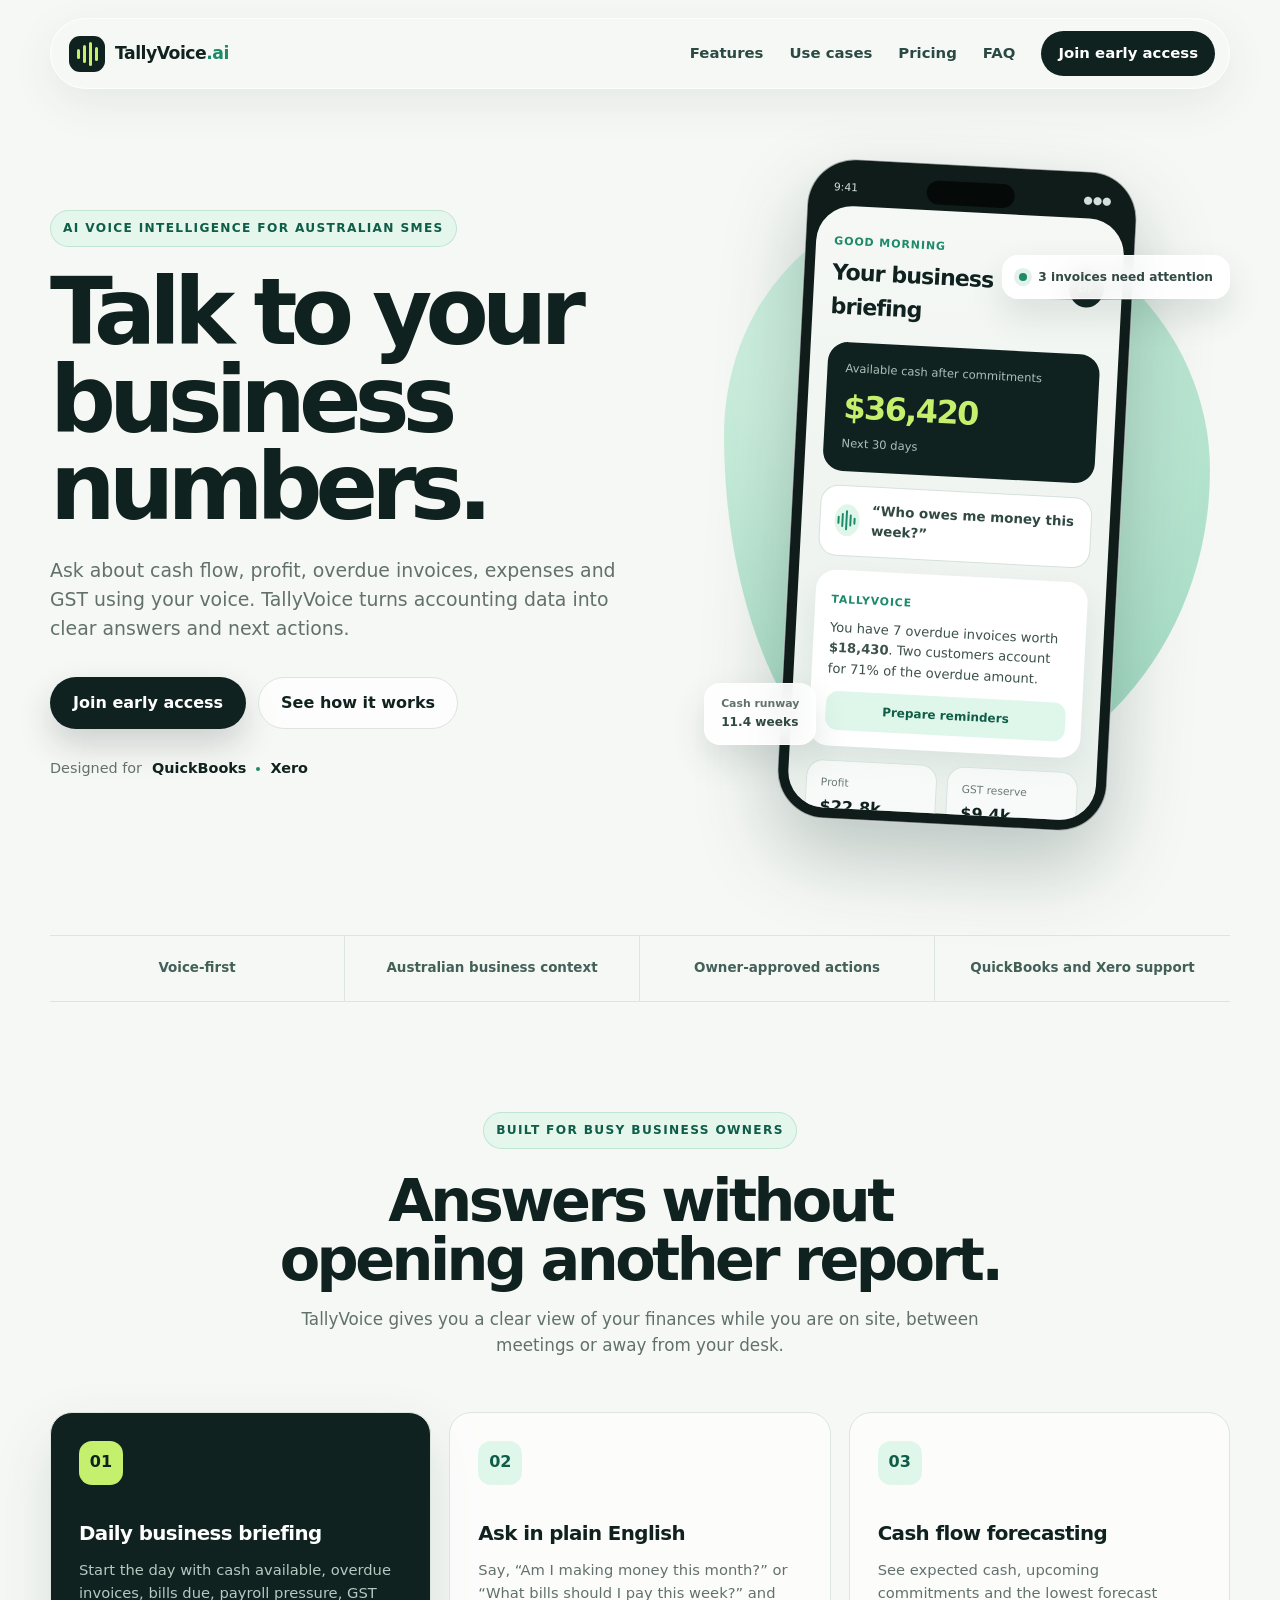
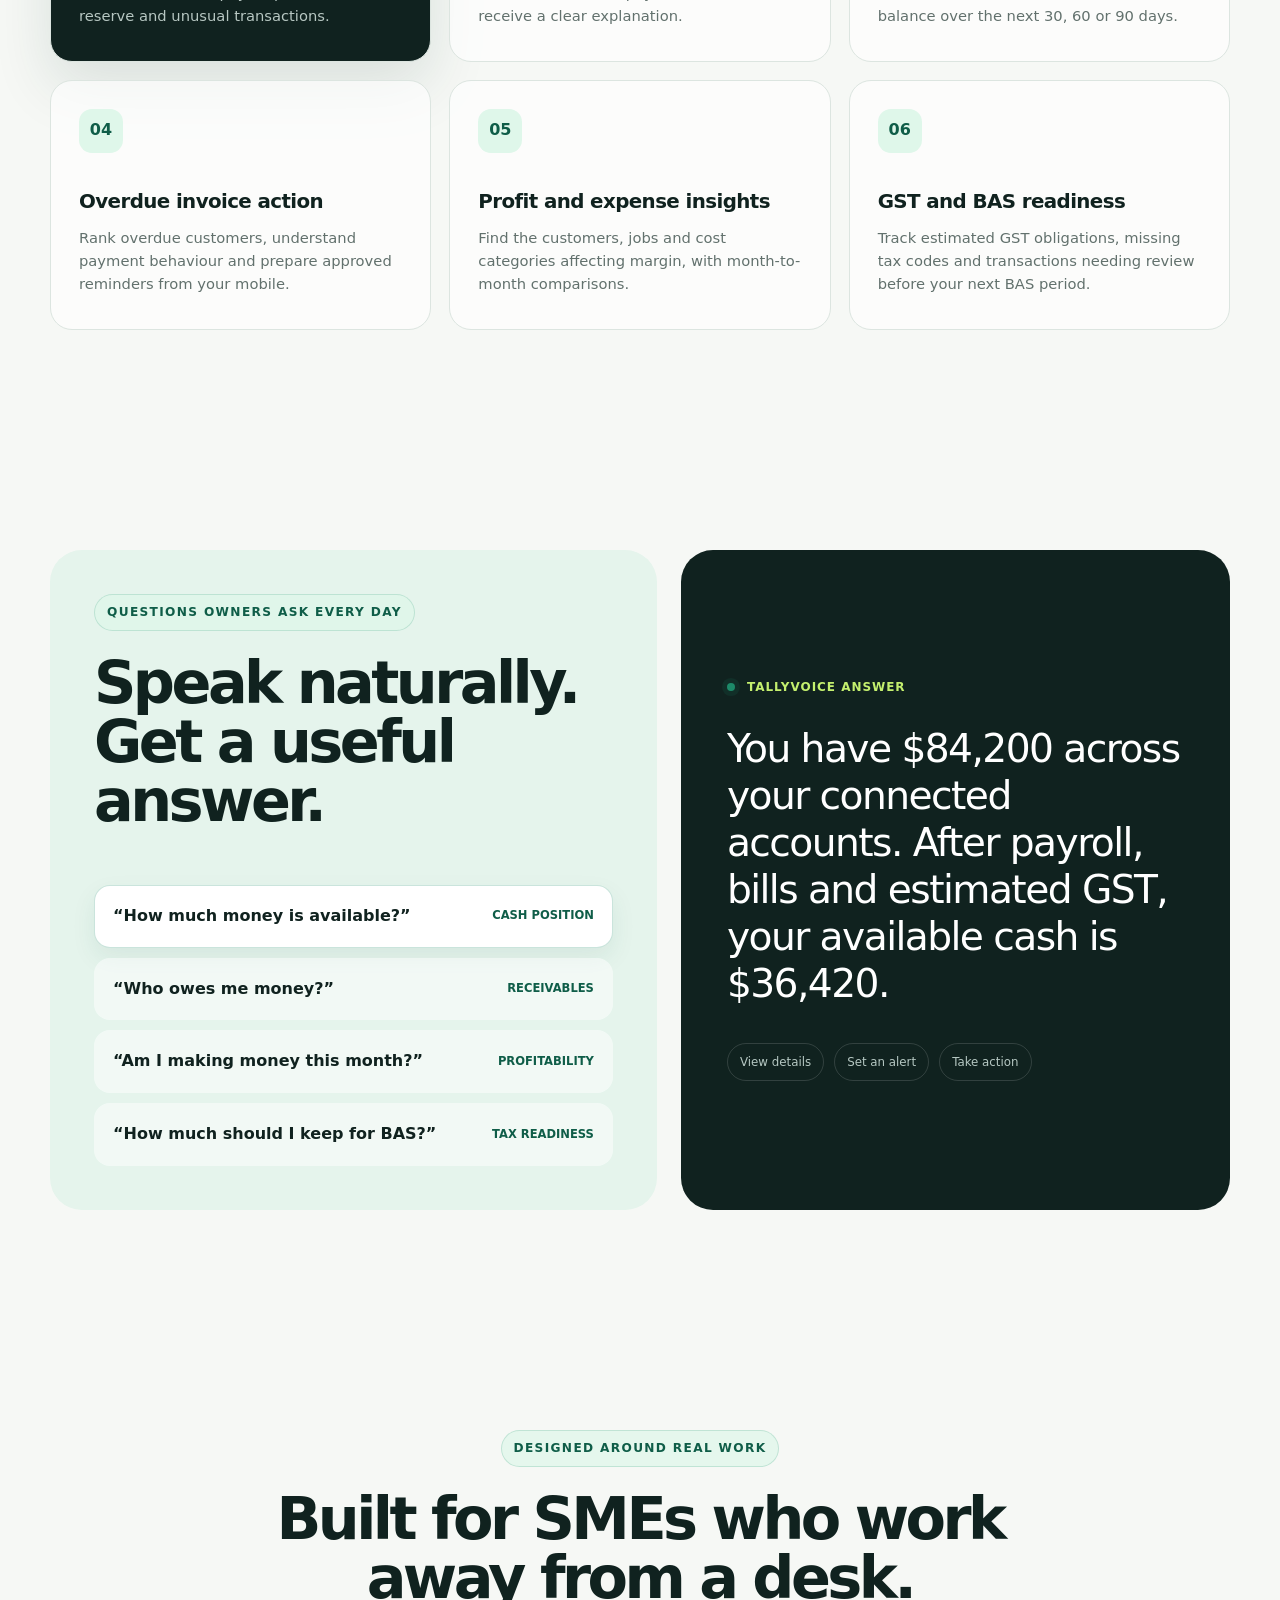
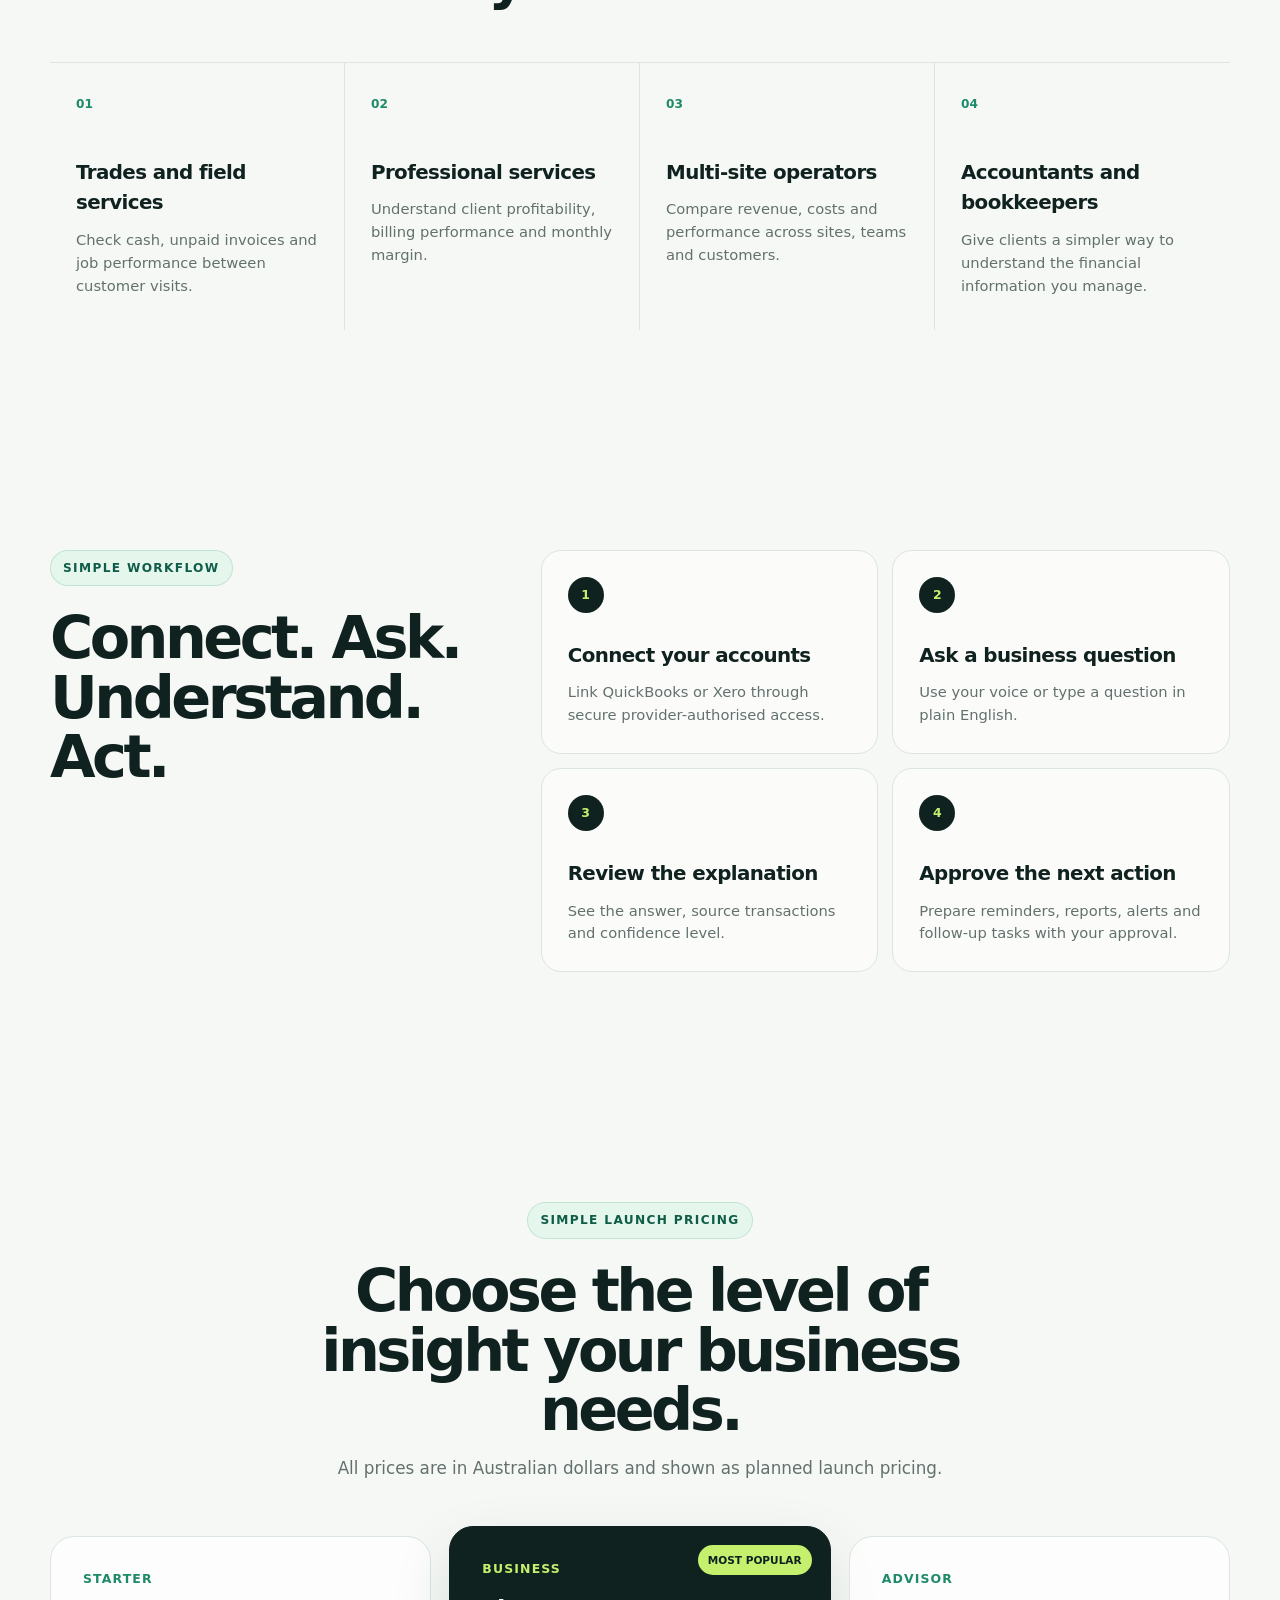
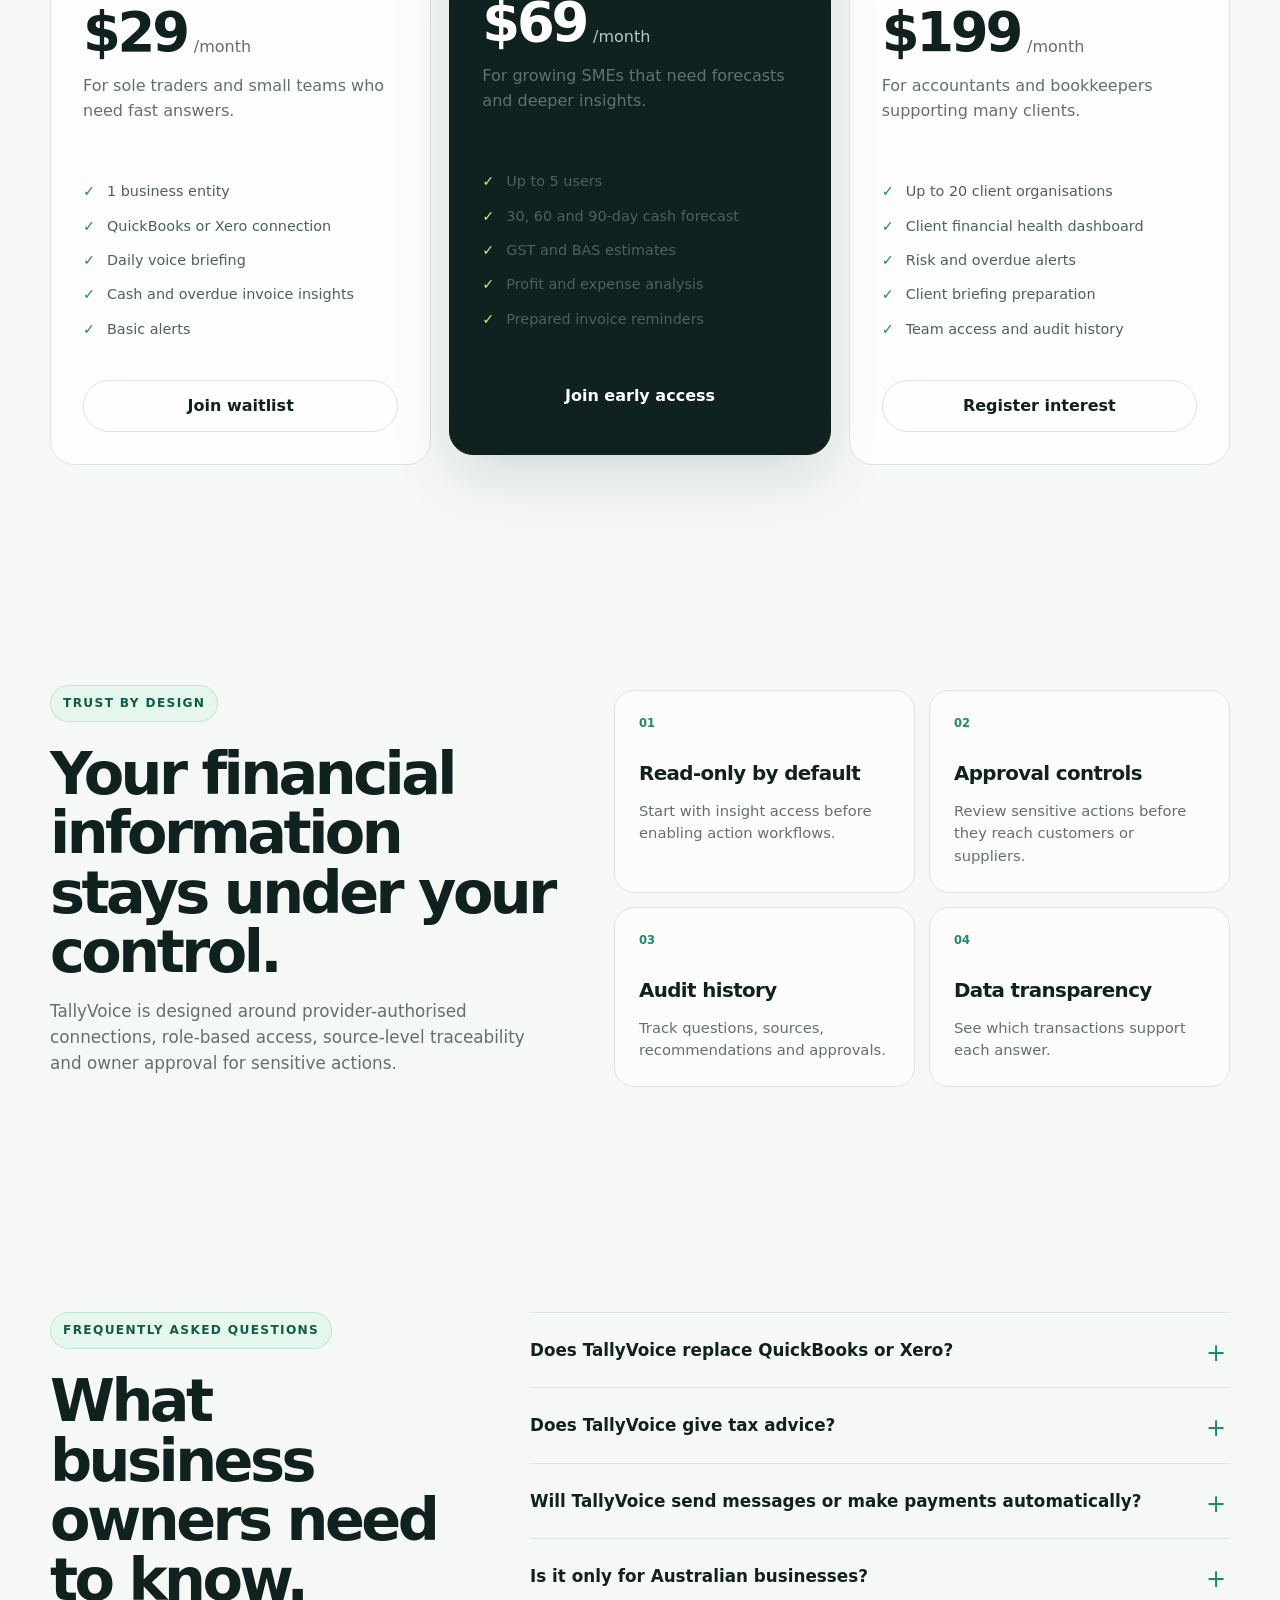
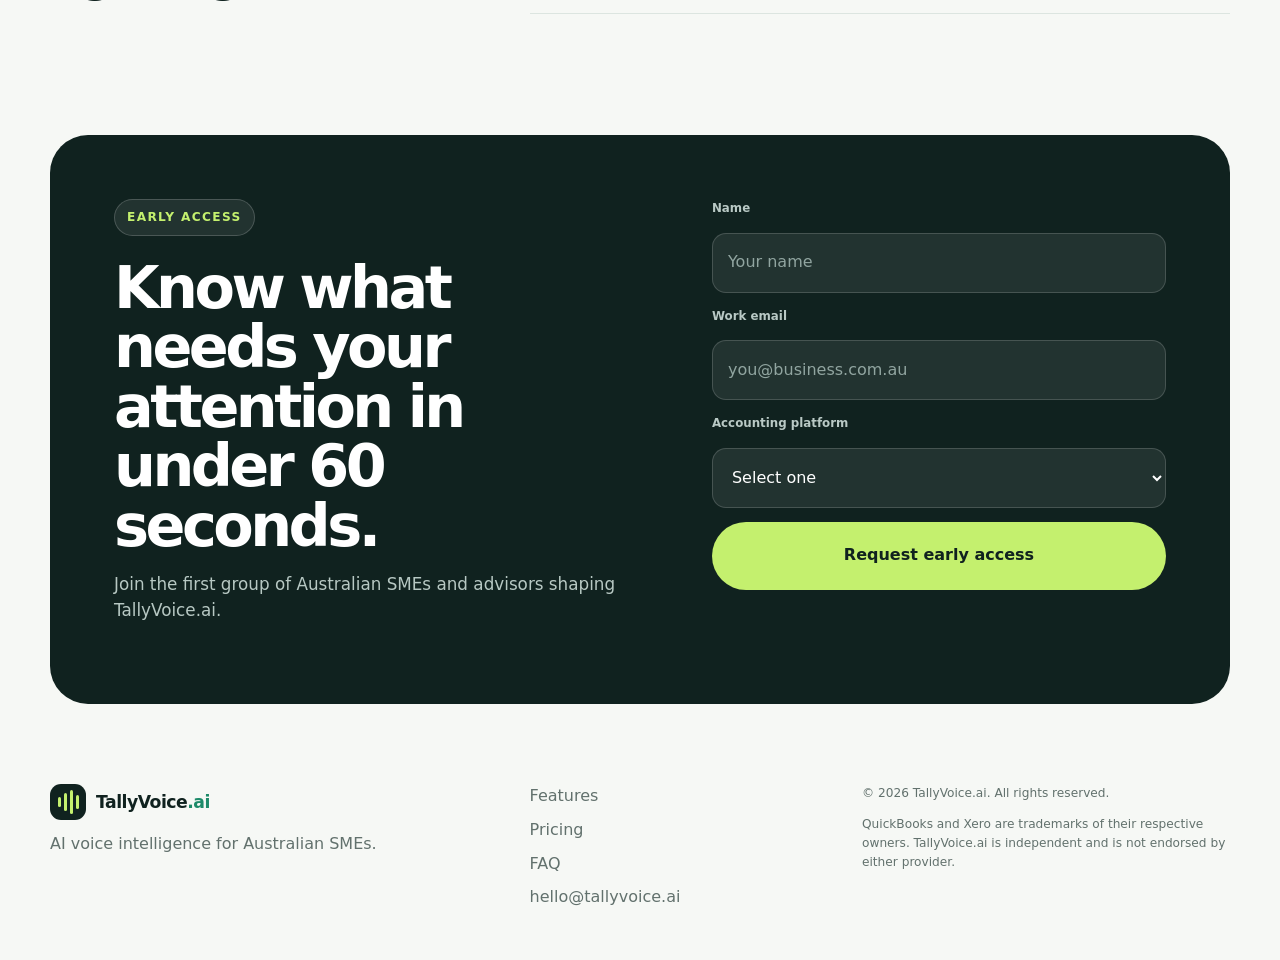
==== index.html @ c09bcda7 "Initial import: current live tallyvoice.ai site" ====
<!DOCTYPE html>
<html lang="en-AU">
<head>
  <meta charset="UTF-8" />
  <meta name="viewport" content="width=device-width, initial-scale=1.0" />
  <meta name="description" content="TallyVoice.ai is a mobile AI voice assistant for Australian SMEs, helping business owners understand cash flow, profit, overdue invoices, expenses and GST using QuickBooks or Xero data." />
  <title>TallyVoice.ai | Talk to your business numbers</title>
  <link rel="icon" type="image/svg+xml" href="favicon.svg" />
  <link rel="stylesheet" href="styles.css" />
</head>
<body>
  <div class="page-shell">
    <header class="site-header">
      <a class="brand" href="#top" aria-label="TallyVoice.ai home">
        <span class="brand-mark" aria-hidden="true">
          <span></span><span></span><span></span><span></span>
        </span>
        <span class="brand-name">TallyVoice<span>.ai</span></span>
      </a>

      <button class="menu-toggle" type="button" aria-label="Open navigation" aria-expanded="false">
        <span></span><span></span><span></span>
      </button>

      <nav class="site-nav" aria-label="Primary navigation">
        <a href="#features">Features</a>
        <a href="#use-cases">Use cases</a>
        <a href="#pricing">Pricing</a>
        <a href="#faq">FAQ</a>
        <a class="nav-cta" href="#early-access">Join early access</a>
      </nav>
    </header>

    <main id="top">
      <section class="hero section-pad">
        <div class="hero-copy">
          <div class="eyebrow">AI voice intelligence for Australian SMEs</div>
          <h1>Talk to your business numbers.</h1>
          <p class="hero-lead">Ask about cash flow, profit, overdue invoices, expenses and GST using your voice. TallyVoice turns accounting data into clear answers and next actions.</p>
          <div class="hero-actions">
            <a class="button button-primary" href="#early-access">Join early access</a>
            <a class="button button-secondary" href="#voice-demo">See how it works</a>
          </div>
          <div class="integration-row" aria-label="Supported accounting platforms">
            <span>Designed for</span>
            <strong>QuickBooks</strong>
            <span class="dot"></span>
            <strong>Xero</strong>
          </div>
        </div>

        <div class="hero-visual" id="voice-demo">
          <div class="phone-frame">
            <div class="phone-topbar">
              <span>9:41</span>
              <span class="phone-pill"></span>
              <span>●●●</span>
            </div>
            <div class="app-screen">
              <div class="app-header">
                <div>
                  <span class="app-kicker">Good morning</span>
                  <h2>Your business briefing</h2>
                </div>
                <div class="avatar">DF</div>
              </div>

              <div class="balance-card">
                <span>Available cash after commitments</span>
                <strong>$36,420</strong>
                <small>Next 30 days</small>
              </div>

              <div class="voice-query">
                <div class="voice-icon" aria-hidden="true">
                  <span></span><span></span><span></span><span></span><span></span>
                </div>
                <p>“Who owes me money this week?”</p>
              </div>

              <div class="answer-card">
                <span class="answer-label">TallyVoice</span>
                <p>You have 7 overdue invoices worth <strong>$18,430</strong>. Two customers account for 71% of the overdue amount.</p>
                <button type="button">Prepare reminders</button>
              </div>

              <div class="mini-grid">
                <div><span>Profit</span><strong>$22.8k</strong><small>+8.2%</small></div>
                <div><span>GST reserve</span><strong>$9.4k</strong><small>Estimate</small></div>
              </div>
            </div>
          </div>
          <div class="floating-card floating-card-one">
            <span class="status-dot"></span>
            3 invoices need attention
          </div>
          <div class="floating-card floating-card-two">
            <span>Cash runway</span>
            <strong>11.4 weeks</strong>
          </div>
        </div>
      </section>

      <section class="trust-strip" aria-label="Product benefits">
        <div>Voice-first</div>
        <div>Australian business context</div>
        <div>Owner-approved actions</div>
        <div>QuickBooks and Xero support</div>
      </section>

      <section class="section-pad intro" id="features">
        <div class="section-heading">
          <div class="eyebrow">Built for busy business owners</div>
          <h2>Answers without opening another report.</h2>
          <p>TallyVoice gives you a clear view of your finances while you are on site, between meetings or away from your desk.</p>
        </div>

        <div class="feature-grid">
          <article class="feature-card featured">
            <div class="feature-icon">01</div>
            <h3>Daily business briefing</h3>
            <p>Start the day with cash available, overdue invoices, bills due, payroll pressure, GST reserve and unusual transactions.</p>
          </article>
          <article class="feature-card">
            <div class="feature-icon">02</div>
            <h3>Ask in plain English</h3>
            <p>Say, “Am I making money this month?” or “What bills should I pay this week?” and receive a clear explanation.</p>
          </article>
          <article class="feature-card">
            <div class="feature-icon">03</div>
            <h3>Cash flow forecasting</h3>
            <p>See expected cash, upcoming commitments and the lowest forecast balance over the next 30, 60 or 90 days.</p>
          </article>
          <article class="feature-card">
            <div class="feature-icon">04</div>
            <h3>Overdue invoice action</h3>
            <p>Rank overdue customers, understand payment behaviour and prepare approved reminders from your mobile.</p>
          </article>
          <article class="feature-card">
            <div class="feature-icon">05</div>
            <h3>Profit and expense insights</h3>
            <p>Find the customers, jobs and cost categories affecting margin, with month-to-month comparisons.</p>
          </article>
          <article class="feature-card">
            <div class="feature-icon">06</div>
            <h3>GST and BAS readiness</h3>
            <p>Track estimated GST obligations, missing tax codes and transactions needing review before your next BAS period.</p>
          </article>
        </div>
      </section>

      <section class="section-pad voice-prompts" id="use-cases">
        <div class="prompt-panel">
          <div class="section-heading left">
            <div class="eyebrow">Questions owners ask every day</div>
            <h2>Speak naturally. Get a useful answer.</h2>
          </div>

          <div class="prompt-list">
            <button class="prompt active" type="button" data-answer="You have $84,200 across your connected accounts. After payroll, bills and estimated GST, your available cash is $36,420.">
              <span>“How much money is available?”</span>
              <strong>Cash position</strong>
            </button>
            <button class="prompt" type="button" data-answer="Seven invoices are overdue, worth $18,430. Two customers account for most of the exposure. The oldest invoice is 46 days overdue.">
              <span>“Who owes me money?”</span>
              <strong>Receivables</strong>
            </button>
            <button class="prompt" type="button" data-answer="Gross profit is up 8.2% this month, while labour and software costs have increased. Net profit is $22,780 before tax adjustments.">
              <span>“Am I making money this month?”</span>
              <strong>Profitability</strong>
            </button>
            <button class="prompt" type="button" data-answer="You should reserve about $9,400 for GST based on coded transactions. Twelve transactions still need review before the estimate is complete.">
              <span>“How much should I keep for BAS?”</span>
              <strong>Tax readiness</strong>
            </button>
          </div>
        </div>

        <div class="answer-panel" aria-live="polite">
          <div class="answer-topline">
            <span class="listening-dot"></span>
            TallyVoice answer
          </div>
          <p id="dynamic-answer">You have $84,200 across your connected accounts. After payroll, bills and estimated GST, your available cash is $36,420.</p>
          <div class="answer-actions">
            <span>View details</span>
            <span>Set an alert</span>
            <span>Take action</span>
          </div>
        </div>
      </section>

      <section class="section-pad audience-section">
        <div class="section-heading">
          <div class="eyebrow">Designed around real work</div>
          <h2>Built for SMEs who work away from a desk.</h2>
        </div>
        <div class="audience-grid">
          <article>
            <span class="audience-number">01</span>
            <h3>Trades and field services</h3>
            <p>Check cash, unpaid invoices and job performance between customer visits.</p>
          </article>
          <article>
            <span class="audience-number">02</span>
            <h3>Professional services</h3>
            <p>Understand client profitability, billing performance and monthly margin.</p>
          </article>
          <article>
            <span class="audience-number">03</span>
            <h3>Multi-site operators</h3>
            <p>Compare revenue, costs and performance across sites, teams and customers.</p>
          </article>
          <article>
            <span class="audience-number">04</span>
            <h3>Accountants and bookkeepers</h3>
            <p>Give clients a simpler way to understand the financial information you manage.</p>
          </article>
        </div>
      </section>

      <section class="section-pad workflow-section">
        <div class="section-heading left compact-heading">
          <div class="eyebrow">Simple workflow</div>
          <h2>Connect. Ask. Understand. Act.</h2>
        </div>
        <div class="workflow-grid">
          <div class="workflow-step">
            <span>1</span>
            <h3>Connect your accounts</h3>
            <p>Link QuickBooks or Xero through secure provider-authorised access.</p>
          </div>
          <div class="workflow-step">
            <span>2</span>
            <h3>Ask a business question</h3>
            <p>Use your voice or type a question in plain English.</p>
          </div>
          <div class="workflow-step">
            <span>3</span>
            <h3>Review the explanation</h3>
            <p>See the answer, source transactions and confidence level.</p>
          </div>
          <div class="workflow-step">
            <span>4</span>
            <h3>Approve the next action</h3>
            <p>Prepare reminders, reports, alerts and follow-up tasks with your approval.</p>
          </div>
        </div>
      </section>

      <section class="section-pad pricing-section" id="pricing">
        <div class="section-heading">
          <div class="eyebrow">Simple launch pricing</div>
          <h2>Choose the level of insight your business needs.</h2>
          <p>All prices are in Australian dollars and shown as planned launch pricing.</p>
        </div>

        <div class="pricing-grid">
          <article class="price-card">
            <span class="plan-name">Starter</span>
            <div class="price"><strong>$29</strong><span>/month</span></div>
            <p>For sole traders and small teams who need fast answers.</p>
            <ul>
              <li>1 business entity</li>
              <li>QuickBooks or Xero connection</li>
              <li>Daily voice briefing</li>
              <li>Cash and overdue invoice insights</li>
              <li>Basic alerts</li>
            </ul>
            <a class="button button-secondary wide" href="#early-access">Join waitlist</a>
          </article>

          <article class="price-card popular">
            <div class="popular-badge">Most popular</div>
            <span class="plan-name">Business</span>
            <div class="price"><strong>$69</strong><span>/month</span></div>
            <p>For growing SMEs that need forecasts and deeper insights.</p>
            <ul>
              <li>Up to 5 users</li>
              <li>30, 60 and 90-day cash forecast</li>
              <li>GST and BAS estimates</li>
              <li>Profit and expense analysis</li>
              <li>Prepared invoice reminders</li>
            </ul>
            <a class="button button-primary wide" href="#early-access">Join early access</a>
          </article>

          <article class="price-card">
            <span class="plan-name">Advisor</span>
            <div class="price"><strong>$199</strong><span>/month</span></div>
            <p>For accountants and bookkeepers supporting many clients.</p>
            <ul>
              <li>Up to 20 client organisations</li>
              <li>Client financial health dashboard</li>
              <li>Risk and overdue alerts</li>
              <li>Client briefing preparation</li>
              <li>Team access and audit history</li>
            </ul>
            <a class="button button-secondary wide" href="#early-access">Register interest</a>
          </article>
        </div>
      </section>

      <section class="section-pad security-section">
        <div class="security-copy">
          <div class="eyebrow">Trust by design</div>
          <h2>Your financial information stays under your control.</h2>
          <p>TallyVoice is designed around provider-authorised connections, role-based access, source-level traceability and owner approval for sensitive actions.</p>
        </div>
        <div class="security-grid">
          <div><span>01</span><strong>Read-only by default</strong><p>Start with insight access before enabling action workflows.</p></div>
          <div><span>02</span><strong>Approval controls</strong><p>Review sensitive actions before they reach customers or suppliers.</p></div>
          <div><span>03</span><strong>Audit history</strong><p>Track questions, sources, recommendations and approvals.</p></div>
          <div><span>04</span><strong>Data transparency</strong><p>See which transactions support each answer.</p></div>
        </div>
      </section>

      <section class="section-pad faq-section" id="faq">
        <div class="section-heading left compact-heading">
          <div class="eyebrow">Frequently asked questions</div>
          <h2>What business owners need to know.</h2>
        </div>
        <div class="faq-list">
          <details>
            <summary>Does TallyVoice replace QuickBooks or Xero?</summary>
            <p>No. TallyVoice sits above your accounting platform and helps you understand the information already stored there.</p>
          </details>
          <details>
            <summary>Does TallyVoice give tax advice?</summary>
            <p>No. It provides estimates, highlights missing information and helps prepare questions for your accountant or bookkeeper.</p>
          </details>
          <details>
            <summary>Will TallyVoice send messages or make payments automatically?</summary>
            <p>Sensitive actions require your approval. You stay in control of reminders, reports and payment-related workflows.</p>
          </details>
          <details>
            <summary>Is it only for Australian businesses?</summary>
            <p>The initial product focuses on Australian SME language, GST, BAS and local business workflows. The platform is designed to support future markets.</p>
          </details>
        </div>
      </section>

      <section class="section-pad early-access" id="early-access">
        <div class="early-access-copy">
          <div class="eyebrow light">Early access</div>
          <h2>Know what needs your attention in under 60 seconds.</h2>
          <p>Join the first group of Australian SMEs and advisors shaping TallyVoice.ai.</p>
        </div>
        <form class="signup-form" id="signup-form">
          <label>
            <span>Name</span>
            <input type="text" name="name" placeholder="Your name" required />
          </label>
          <label>
            <span>Work email</span>
            <input type="email" name="email" placeholder="you@business.com.au" required />
          </label>
          <label>
            <span>Accounting platform</span>
            <select name="platform" required>
              <option value="">Select one</option>
              <option>QuickBooks</option>
              <option>Xero</option>
              <option>Both</option>
              <option>Other</option>
            </select>
          </label>
          <button class="button button-light wide" type="submit">Request early access</button>
          <p class="form-message" id="form-message" role="status"></p>
        </form>
      </section>
    </main>

    <footer class="site-footer">
      <div>
        <a class="brand footer-brand" href="#top">
          <span class="brand-mark" aria-hidden="true"><span></span><span></span><span></span><span></span></span>
          <span class="brand-name">TallyVoice<span>.ai</span></span>
        </a>
        <p>AI voice intelligence for Australian SMEs.</p>
      </div>
      <div class="footer-links">
        <a href="#features">Features</a>
        <a href="#pricing">Pricing</a>
        <a href="#faq">FAQ</a>
        <a href="mailto:hello@tallyvoice.ai">hello@tallyvoice.ai</a>
      </div>
      <div class="footer-legal">
        <p>© <span id="current-year"></span> TallyVoice.ai. All rights reserved.</p>
        <p>QuickBooks and Xero are trademarks of their respective owners. TallyVoice.ai is independent and is not endorsed by either provider.</p>
      </div>
    </footer>
  </div>

  <script src="script.js"></script>
</body>
</html>
---- styles.css ----
:root {
  --ink: #10221f;
  --muted: #62716d;
  --paper: #f6f8f5;
  --white: #ffffff;
  --green: #1d8a69;
  --green-dark: #0f5d48;
  --lime: #c4f06e;
  --mint: #dff7ea;
  --navy: #102d2b;
  --line: #dce5e0;
  --shadow: 0 24px 60px rgba(18, 54, 47, 0.12);
  --radius-lg: 32px;
  --radius-md: 22px;
  --radius-sm: 14px;
}

* {
  box-sizing: border-box;
}

html {
  scroll-behavior: smooth;
}

body {
  margin: 0;
  font-family: Inter, ui-sans-serif, system-ui, -apple-system, BlinkMacSystemFont, "Segoe UI", sans-serif;
  color: var(--ink);
  background: var(--paper);
  line-height: 1.55;
}

button,
input,
select {
  font: inherit;
}

a {
  color: inherit;
  text-decoration: none;
}

.page-shell {
  overflow: hidden;
}

.site-header {
  position: sticky;
  top: 0;
  z-index: 50;
  display: flex;
  align-items: center;
  justify-content: space-between;
  width: min(1180px, calc(100% - 32px));
  margin: 18px auto 0;
  padding: 12px 14px 12px 18px;
  border: 1px solid rgba(255, 255, 255, 0.75);
  border-radius: 999px;
  background: rgba(246, 248, 245, 0.86);
  box-shadow: 0 14px 45px rgba(20, 62, 54, 0.08);
  backdrop-filter: blur(18px);
}

.brand {
  display: inline-flex;
  align-items: center;
  gap: 10px;
  font-weight: 800;
}

.brand-mark {
  display: inline-flex;
  align-items: center;
  justify-content: center;
  gap: 3px;
  width: 36px;
  height: 36px;
  border-radius: 11px;
  background: var(--ink);
}

.brand-mark span {
  width: 3px;
  border-radius: 999px;
  background: var(--lime);
}

.brand-mark span:nth-child(1) { height: 10px; }
.brand-mark span:nth-child(2) { height: 18px; }
.brand-mark span:nth-child(3) { height: 24px; }
.brand-mark span:nth-child(4) { height: 14px; }

.brand-name {
  font-size: 1.08rem;
  letter-spacing: -0.03em;
}

.brand-name span {
  color: var(--green);
}

.site-nav {
  display: flex;
  align-items: center;
  gap: 26px;
  font-size: 0.93rem;
  font-weight: 650;
}

.site-nav a {
  color: #2b4943;
}

.site-nav a:hover {
  color: var(--green);
}

.nav-cta {
  padding: 11px 17px;
  border-radius: 999px;
  background: var(--ink);
  color: var(--white) !important;
}

.menu-toggle {
  display: none;
  width: 42px;
  height: 42px;
  border: 0;
  border-radius: 50%;
  background: var(--ink);
}

.menu-toggle span {
  display: block;
  width: 18px;
  height: 2px;
  margin: 4px auto;
  background: var(--white);
}

.section-pad {
  width: min(1180px, calc(100% - 40px));
  margin: 0 auto;
  padding: 110px 0;
}

.hero {
  display: grid;
  grid-template-columns: 1.02fr 0.98fr;
  align-items: center;
  gap: 66px;
  min-height: 770px;
  padding-top: 76px;
}

.hero-copy {
  max-width: 640px;
}

.eyebrow {
  display: inline-flex;
  align-items: center;
  gap: 8px;
  margin-bottom: 22px;
  padding: 8px 12px;
  border: 1px solid rgba(29, 138, 105, 0.18);
  border-radius: 999px;
  background: rgba(223, 247, 234, 0.74);
  color: var(--green-dark);
  font-size: 0.76rem;
  font-weight: 800;
  letter-spacing: 0.11em;
  text-transform: uppercase;
}

.eyebrow.light {
  border-color: rgba(255, 255, 255, 0.18);
  background: rgba(255, 255, 255, 0.08);
  color: var(--lime);
}

h1,
h2,
h3,
p {
  margin-top: 0;
}

h1 {
  max-width: 700px;
  margin-bottom: 24px;
  font-size: clamp(3.6rem, 7.2vw, 6.7rem);
  line-height: 0.95;
  letter-spacing: -0.075em;
}

.hero-lead {
  max-width: 610px;
  margin-bottom: 34px;
  color: var(--muted);
  font-size: 1.18rem;
}

.hero-actions {
  display: flex;
  flex-wrap: wrap;
  gap: 12px;
  margin-bottom: 28px;
}

.button {
  display: inline-flex;
  align-items: center;
  justify-content: center;
  min-height: 52px;
  padding: 0 22px;
  border: 1px solid transparent;
  border-radius: 999px;
  font-weight: 800;
  cursor: pointer;
  transition: transform 180ms ease, box-shadow 180ms ease, background 180ms ease;
}

.button:hover {
  transform: translateY(-2px);
}

.button-primary {
  background: var(--ink);
  color: var(--white);
  box-shadow: 0 16px 34px rgba(16, 34, 31, 0.18);
}

.button-primary:hover {
  background: #183b35;
}

.button-secondary {
  border-color: var(--line);
  background: rgba(255, 255, 255, 0.7);
  color: var(--ink);
}

.button-light {
  background: var(--lime);
  color: var(--ink);
}

.wide {
  width: 100%;
}

.integration-row {
  display: flex;
  align-items: center;
  flex-wrap: wrap;
  gap: 10px;
  color: var(--muted);
  font-size: 0.9rem;
}

.integration-row strong {
  color: var(--ink);
}

.dot {
  width: 4px;
  height: 4px;
  border-radius: 50%;
  background: var(--green);
}

.hero-visual {
  position: relative;
  display: flex;
  justify-content: center;
  min-height: 620px;
}

.hero-visual::before {
  position: absolute;
  inset: 40px 20px 30px 40px;
  content: "";
  border-radius: 42% 58% 61% 39% / 39% 45% 55% 61%;
  background: radial-gradient(circle at 35% 25%, #dff7ea 0%, #bfe8d5 45%, #99d7bd 100%);
  filter: blur(0.2px);
}

.phone-frame {
  position: relative;
  z-index: 2;
  width: 330px;
  height: 660px;
  padding: 10px;
  border: 1px solid rgba(255, 255, 255, 0.62);
  border-radius: 48px;
  background: #0f1c1a;
  box-shadow: 0 35px 80px rgba(15, 55, 47, 0.26);
  transform: rotate(3deg);
}

.phone-topbar {
  display: flex;
  align-items: center;
  justify-content: space-between;
  height: 36px;
  padding: 0 15px;
  color: #d3dfdc;
  font-size: 0.67rem;
}

.phone-pill {
  width: 88px;
  height: 24px;
  border-radius: 999px;
  background: #050908;
}

.app-screen {
  height: calc(100% - 36px);
  padding: 22px 18px 18px;
  overflow: hidden;
  border-radius: 36px;
  background: linear-gradient(180deg, #f5f8f5 0%, #eaf1ed 100%);
}

.app-header {
  display: flex;
  align-items: center;
  justify-content: space-between;
  margin-bottom: 18px;
}

.app-kicker {
  color: var(--green);
  font-size: 0.69rem;
  font-weight: 800;
  letter-spacing: 0.08em;
  text-transform: uppercase;
}

.app-header h2 {
  margin: 3px 0 0;
  font-size: 1.38rem;
  letter-spacing: -0.04em;
}

.avatar {
  display: grid;
  place-items: center;
  width: 38px;
  height: 38px;
  border-radius: 50%;
  background: var(--ink);
  color: var(--lime);
  font-size: 0.74rem;
  font-weight: 800;
}

.balance-card {
  display: flex;
  flex-direction: column;
  margin-bottom: 14px;
  padding: 18px;
  border-radius: 20px;
  background: var(--ink);
  color: var(--white);
}

.balance-card span,
.balance-card small {
  color: #aebfba;
  font-size: 0.72rem;
}

.balance-card strong {
  margin: 5px 0 2px;
  color: var(--lime);
  font-size: 2rem;
  letter-spacing: -0.05em;
}

.voice-query {
  display: flex;
  align-items: center;
  gap: 12px;
  margin-bottom: 14px;
  padding: 14px;
  border: 1px solid #d6e1dc;
  border-radius: 18px;
  background: var(--white);
}

.voice-query p {
  margin: 0;
  color: #314943;
  font-size: 0.84rem;
  font-weight: 700;
}

.voice-icon {
  display: flex;
  align-items: center;
  justify-content: center;
  gap: 2px;
  width: 32px;
  height: 32px;
  border-radius: 50%;
  background: var(--mint);
}

.voice-icon span {
  width: 2px;
  border-radius: 999px;
  background: var(--green);
  animation: pulseBars 1.4s ease-in-out infinite;
}

.voice-icon span:nth-child(1) { height: 8px; }
.voice-icon span:nth-child(2) { height: 14px; animation-delay: 0.1s; }
.voice-icon span:nth-child(3) { height: 20px; animation-delay: 0.2s; }
.voice-icon span:nth-child(4) { height: 12px; animation-delay: 0.3s; }
.voice-icon span:nth-child(5) { height: 7px; animation-delay: 0.4s; }

@keyframes pulseBars {
  0%, 100% { transform: scaleY(0.75); }
  50% { transform: scaleY(1.2); }
}

.answer-card {
  margin-bottom: 14px;
  padding: 16px;
  border-radius: 20px;
  background: var(--white);
  box-shadow: 0 14px 30px rgba(28, 72, 62, 0.08);
}

.answer-label {
  color: var(--green);
  font-size: 0.68rem;
  font-weight: 800;
  letter-spacing: 0.08em;
  text-transform: uppercase;
}

.answer-card p {
  margin: 7px 0 12px;
  color: #3d514c;
  font-size: 0.82rem;
}

.answer-card button {
  width: 100%;
  padding: 10px;
  border: 0;
  border-radius: 12px;
  background: var(--mint);
  color: var(--green-dark);
  font-size: 0.75rem;
  font-weight: 800;
}

.mini-grid {
  display: grid;
  grid-template-columns: repeat(2, 1fr);
  gap: 10px;
}

.mini-grid div {
  display: flex;
  flex-direction: column;
  padding: 14px;
  border: 1px solid #d8e3de;
  border-radius: 17px;
  background: rgba(255, 255, 255, 0.66);
}

.mini-grid span,
.mini-grid small {
  color: #6a7b76;
  font-size: 0.67rem;
}

.mini-grid strong {
  margin: 4px 0;
  font-size: 1rem;
}

.floating-card {
  position: absolute;
  z-index: 3;
  padding: 12px 16px;
  border: 1px solid rgba(255, 255, 255, 0.65);
  border-radius: 16px;
  background: rgba(255, 255, 255, 0.9);
  box-shadow: 0 16px 35px rgba(15, 55, 47, 0.12);
  backdrop-filter: blur(14px);
  color: #314943;
  font-size: 0.76rem;
  font-weight: 800;
}

.floating-card-one {
  top: 90px;
  right: 0;
}

.floating-card-two {
  left: 20px;
  bottom: 80px;
  display: flex;
  flex-direction: column;
}

.floating-card-two span {
  color: var(--muted);
  font-size: 0.68rem;
}

.status-dot,
.listening-dot {
  display: inline-block;
  width: 8px;
  height: 8px;
  margin-right: 7px;
  border-radius: 50%;
  background: var(--green);
  box-shadow: 0 0 0 5px rgba(29, 138, 105, 0.12);
}

.trust-strip {
  display: grid;
  grid-template-columns: repeat(4, 1fr);
  width: min(1180px, calc(100% - 40px));
  margin: 0 auto;
  border-top: 1px solid var(--line);
  border-bottom: 1px solid var(--line);
}

.trust-strip div {
  padding: 22px 18px;
  border-right: 1px solid var(--line);
  color: #436059;
  font-size: 0.84rem;
  font-weight: 800;
  text-align: center;
}

.trust-strip div:last-child {
  border-right: 0;
}

.section-heading {
  max-width: 760px;
  margin: 0 auto 54px;
  text-align: center;
}

.section-heading.left {
  margin-left: 0;
  text-align: left;
}

.section-heading h2,
.security-copy h2,
.early-access h2 {
  margin-bottom: 16px;
  font-size: clamp(2.3rem, 4.6vw, 4.4rem);
  line-height: 1.01;
  letter-spacing: -0.06em;
}

.section-heading p,
.security-copy p,
.early-access p {
  color: var(--muted);
  font-size: 1.05rem;
}

.feature-grid {
  display: grid;
  grid-template-columns: repeat(3, 1fr);
  gap: 18px;
}

.feature-card {
  min-height: 250px;
  padding: 28px;
  border: 1px solid var(--line);
  border-radius: var(--radius-md);
  background: rgba(255, 255, 255, 0.66);
}

.feature-card.featured {
  background: var(--ink);
  color: var(--white);
  box-shadow: var(--shadow);
}

.feature-icon {
  display: grid;
  place-items: center;
  width: 44px;
  height: 44px;
  margin-bottom: 34px;
  border-radius: 13px;
  background: var(--mint);
  color: var(--green-dark);
  font-weight: 900;
}

.featured .feature-icon {
  background: var(--lime);
  color: var(--ink);
}

.feature-card h3,
.audience-grid h3,
.workflow-step h3,
.security-grid strong {
  margin-bottom: 10px;
  font-size: 1.24rem;
  letter-spacing: -0.03em;
}

.feature-card p,
.audience-grid p,
.workflow-step p,
.security-grid p {
  margin: 0;
  color: var(--muted);
  font-size: 0.92rem;
}

.featured p {
  color: #b7c7c2;
}

.voice-prompts {
  display: grid;
  grid-template-columns: 1.05fr 0.95fr;
  gap: 24px;
  align-items: stretch;
}

.prompt-panel,
.answer-panel {
  border-radius: var(--radius-lg);
}

.prompt-panel {
  padding: 44px;
  background: #e5f4ec;
}

.prompt-list {
  display: grid;
  gap: 10px;
}

.prompt {
  display: flex;
  align-items: center;
  justify-content: space-between;
  gap: 20px;
  width: 100%;
  padding: 18px;
  border: 1px solid transparent;
  border-radius: 16px;
  background: rgba(255, 255, 255, 0.52);
  color: var(--ink);
  text-align: left;
  cursor: pointer;
}

.prompt span {
  font-weight: 750;
}

.prompt strong {
  color: var(--green-dark);
  font-size: 0.72rem;
  text-transform: uppercase;
}

.prompt.active {
  border-color: rgba(29, 138, 105, 0.23);
  background: var(--white);
  box-shadow: 0 10px 24px rgba(26, 92, 73, 0.08);
}

.answer-panel {
  display: flex;
  flex-direction: column;
  justify-content: center;
  padding: 46px;
  background: var(--ink);
  color: var(--white);
}

.answer-topline {
  margin-bottom: 28px;
  color: var(--lime);
  font-size: 0.75rem;
  font-weight: 850;
  letter-spacing: 0.08em;
  text-transform: uppercase;
}

.answer-panel > p {
  margin-bottom: 36px;
  font-size: clamp(1.55rem, 3.2vw, 2.45rem);
  line-height: 1.2;
  letter-spacing: -0.04em;
}

.answer-actions {
  display: flex;
  flex-wrap: wrap;
  gap: 10px;
}

.answer-actions span {
  padding: 9px 12px;
  border: 1px solid rgba(255, 255, 255, 0.14);
  border-radius: 999px;
  color: #b6c8c3;
  font-size: 0.74rem;
}

.audience-grid {
  display: grid;
  grid-template-columns: repeat(4, 1fr);
  border-top: 1px solid var(--line);
}

.audience-grid article {
  padding: 32px 26px;
  border-right: 1px solid var(--line);
}

.audience-grid article:last-child {
  border-right: 0;
}

.audience-number {
  display: block;
  margin-bottom: 44px;
  color: var(--green);
  font-size: 0.76rem;
  font-weight: 900;
}

.workflow-section {
  display: grid;
  grid-template-columns: 0.78fr 1.22fr;
  gap: 50px;
  align-items: start;
}

.compact-heading {
  margin-bottom: 0;
}

.workflow-grid {
  display: grid;
  grid-template-columns: repeat(2, 1fr);
  gap: 14px;
}

.workflow-step {
  padding: 26px;
  border: 1px solid var(--line);
  border-radius: 20px;
  background: rgba(255, 255, 255, 0.58);
}

.workflow-step > span {
  display: grid;
  place-items: center;
  width: 36px;
  height: 36px;
  margin-bottom: 28px;
  border-radius: 50%;
  background: var(--ink);
  color: var(--lime);
  font-size: 0.78rem;
  font-weight: 900;
}

.pricing-section {
  padding-top: 120px;
}

.pricing-grid {
  display: grid;
  grid-template-columns: repeat(3, 1fr);
  gap: 18px;
  align-items: stretch;
}

.price-card {
  position: relative;
  display: flex;
  flex-direction: column;
  padding: 32px;
  border: 1px solid var(--line);
  border-radius: 24px;
  background: rgba(255, 255, 255, 0.72);
}

.price-card.popular {
  border-color: var(--ink);
  background: var(--ink);
  color: var(--white);
  box-shadow: var(--shadow);
  transform: translateY(-10px);
}

.popular-badge {
  position: absolute;
  top: 18px;
  right: 18px;
  padding: 7px 10px;
  border-radius: 999px;
  background: var(--lime);
  color: var(--ink);
  font-size: 0.66rem;
  font-weight: 900;
  text-transform: uppercase;
}

.plan-name {
  display: block;
  margin-bottom: 18px;
  color: var(--green);
  font-size: 0.78rem;
  font-weight: 900;
  letter-spacing: 0.09em;
  text-transform: uppercase;
}

.popular .plan-name {
  color: var(--lime);
}

.price {
  display: flex;
  align-items: flex-end;
  gap: 7px;
  margin-bottom: 14px;
}

.price strong {
  font-size: 3.4rem;
  line-height: 1;
  letter-spacing: -0.06em;
}

.price span {
  color: var(--muted);
}

.popular .price span,
.popular > p,
.popular li {
  color: #b6c7c2;
}

.price-card > p {
  min-height: 70px;
  color: var(--muted);
}

.price-card ul {
  flex: 1;
  margin: 20px 0 28px;
  padding: 0;
  list-style: none;
}

.price-card li {
  position: relative;
  margin-bottom: 12px;
  padding-left: 24px;
  color: #4c625c;
  font-size: 0.9rem;
}

.price-card li::before {
  position: absolute;
  left: 0;
  content: "✓";
  color: var(--green);
  font-weight: 900;
}

.popular li::before {
  color: var(--lime);
}

.security-section {
  display: grid;
  grid-template-columns: 0.9fr 1.1fr;
  gap: 60px;
  align-items: center;
}

.security-grid {
  display: grid;
  grid-template-columns: repeat(2, 1fr);
  gap: 14px;
}

.security-grid div {
  padding: 24px;
  border: 1px solid var(--line);
  border-radius: 20px;
  background: rgba(255, 255, 255, 0.66);
}

.security-grid span {
  display: block;
  margin-bottom: 26px;
  color: var(--green);
  font-size: 0.72rem;
  font-weight: 900;
}

.security-grid strong {
  display: block;
}

.faq-section {
  display: grid;
  grid-template-columns: 0.75fr 1.25fr;
  gap: 60px;
  align-items: start;
}

.faq-list {
  border-top: 1px solid var(--line);
}

.faq-list details {
  border-bottom: 1px solid var(--line);
}

.faq-list summary {
  position: relative;
  padding: 24px 44px 24px 0;
  cursor: pointer;
  list-style: none;
  font-size: 1.05rem;
  font-weight: 800;
}

.faq-list summary::-webkit-details-marker {
  display: none;
}

.faq-list summary::after {
  position: absolute;
  top: 22px;
  right: 4px;
  content: "+";
  color: var(--green);
  font-size: 1.5rem;
  font-weight: 500;
}

.faq-list details[open] summary::after {
  content: "−";
}

.faq-list details p {
  max-width: 680px;
  padding: 0 0 24px;
  color: var(--muted);
}

.early-access {
  display: grid;
  grid-template-columns: 1fr 0.86fr;
  gap: 70px;
  margin-bottom: 80px;
  padding: 64px;
  border-radius: 38px;
  background: var(--ink);
  color: var(--white);
}

.early-access p {
  color: #b7c8c3;
}

.signup-form {
  display: grid;
  gap: 14px;
}

.signup-form label {
  display: grid;
  gap: 7px;
}

.signup-form label span {
  color: #b9c9c5;
  font-size: 0.74rem;
  font-weight: 800;
}

.signup-form input,
.signup-form select {
  width: 100%;
  min-height: 52px;
  padding: 0 15px;
  border: 1px solid rgba(255, 255, 255, 0.16);
  border-radius: 14px;
  outline: none;
  background: rgba(255, 255, 255, 0.08);
  color: var(--white);
}

.signup-form select option {
  color: var(--ink);
}

.signup-form input::placeholder {
  color: #91a5a0;
}

.signup-form input:focus,
.signup-form select:focus {
  border-color: var(--lime);
}

.form-message {
  min-height: 20px;
  margin: 0;
  color: var(--lime) !important;
  font-size: 0.82rem !important;
}

.site-footer {
  display: grid;
  grid-template-columns: 1.2fr 0.8fr 1fr;
  gap: 38px;
  width: min(1180px, calc(100% - 40px));
  margin: 0 auto;
  padding: 0 0 50px;
  color: var(--muted);
}

.footer-brand {
  margin-bottom: 12px;
  color: var(--ink);
}

.footer-links {
  display: grid;
  gap: 9px;
  align-content: start;
}

.footer-links a:hover {
  color: var(--green);
}

.footer-legal {
  font-size: 0.76rem;
}

@media (max-width: 980px) {
  .site-nav {
    position: absolute;
    top: 66px;
    right: 0;
    display: none;
    flex-direction: column;
    align-items: stretch;
    width: min(320px, calc(100vw - 32px));
    padding: 18px;
    border: 1px solid var(--line);
    border-radius: 20px;
    background: var(--white);
    box-shadow: var(--shadow);
  }

  .site-nav.open {
    display: flex;
  }

  .menu-toggle {
    display: block;
  }

  .hero,
  .voice-prompts,
  .workflow-section,
  .security-section,
  .faq-section,
  .early-access {
    grid-template-columns: 1fr;
  }

  .hero {
    min-height: auto;
    padding-top: 88px;
  }

  .hero-copy {
    max-width: 760px;
  }

  .feature-grid,
  .pricing-grid {
    grid-template-columns: repeat(2, 1fr);
  }

  .audience-grid {
    grid-template-columns: repeat(2, 1fr);
  }

  .audience-grid article:nth-child(2) {
    border-right: 0;
  }

  .workflow-section,
  .security-section,
  .faq-section {
    gap: 34px;
  }

  .price-card.popular {
    transform: none;
  }

  .early-access {
    padding: 46px;
  }

  .site-footer {
    grid-template-columns: 1fr 1fr;
  }

  .footer-legal {
    grid-column: 1 / -1;
  }
}

@media (max-width: 700px) {
  .site-header {
    width: calc(100% - 20px);
    margin-top: 10px;
  }

  .section-pad {
    width: min(100% - 28px, 1180px);
    padding: 78px 0;
  }

  h1 {
    font-size: clamp(3.2rem, 16vw, 5rem);
  }

  .hero {
    gap: 34px;
    padding-top: 66px;
  }

  .hero-visual {
    min-height: 600px;
  }

  .phone-frame {
    width: min(310px, 88vw);
    height: 620px;
  }

  .floating-card-one {
    right: -8px;
  }

  .floating-card-two {
    left: -6px;
  }

  .trust-strip {
    grid-template-columns: repeat(2, 1fr);
    width: calc(100% - 28px);
  }

  .trust-strip div:nth-child(2) {
    border-right: 0;
  }

  .trust-strip div:nth-child(-n + 2) {
    border-bottom: 1px solid var(--line);
  }

  .feature-grid,
  .pricing-grid,
  .workflow-grid,
  .security-grid,
  .audience-grid {
    grid-template-columns: 1fr;
  }

  .audience-grid article {
    border-right: 0;
    border-bottom: 1px solid var(--line);
  }

  .audience-grid article:last-child {
    border-bottom: 0;
  }

  .prompt-panel,
  .answer-panel {
    padding: 28px;
  }

  .prompt {
    align-items: flex-start;
    flex-direction: column;
    gap: 6px;
  }

  .answer-panel > p {
    font-size: 1.7rem;
  }

  .early-access {
    width: calc(100% - 28px);
    padding: 32px 24px;
    border-radius: 26px;
  }

  .site-footer {
    grid-template-columns: 1fr;
    width: calc(100% - 28px);
  }

  .footer-legal {
    grid-column: auto;
  }
}

@media (prefers-reduced-motion: reduce) {
  html {
    scroll-behavior: auto;
  }

  *,
  *::before,
  *::after {
    animation-duration: 0.01ms !important;
    animation-iteration-count: 1 !important;
    transition-duration: 0.01ms !important;
  }
}
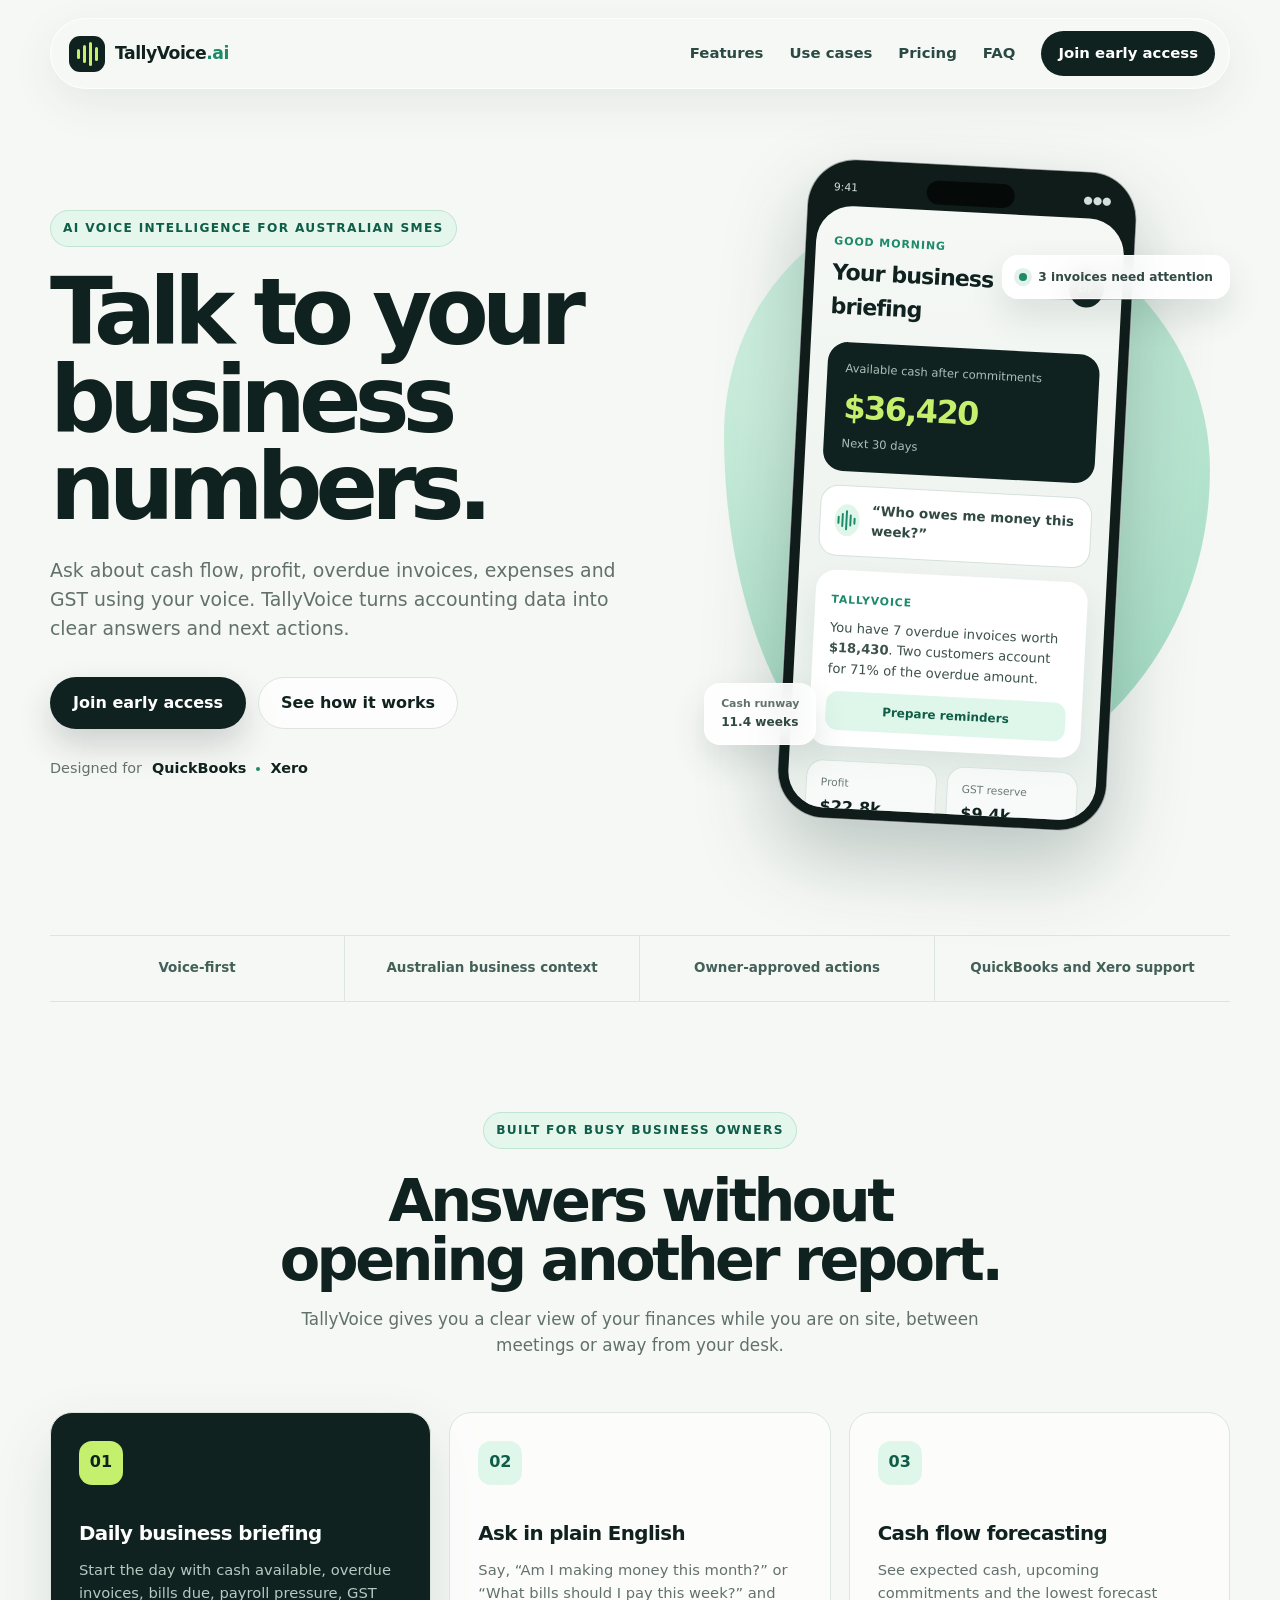
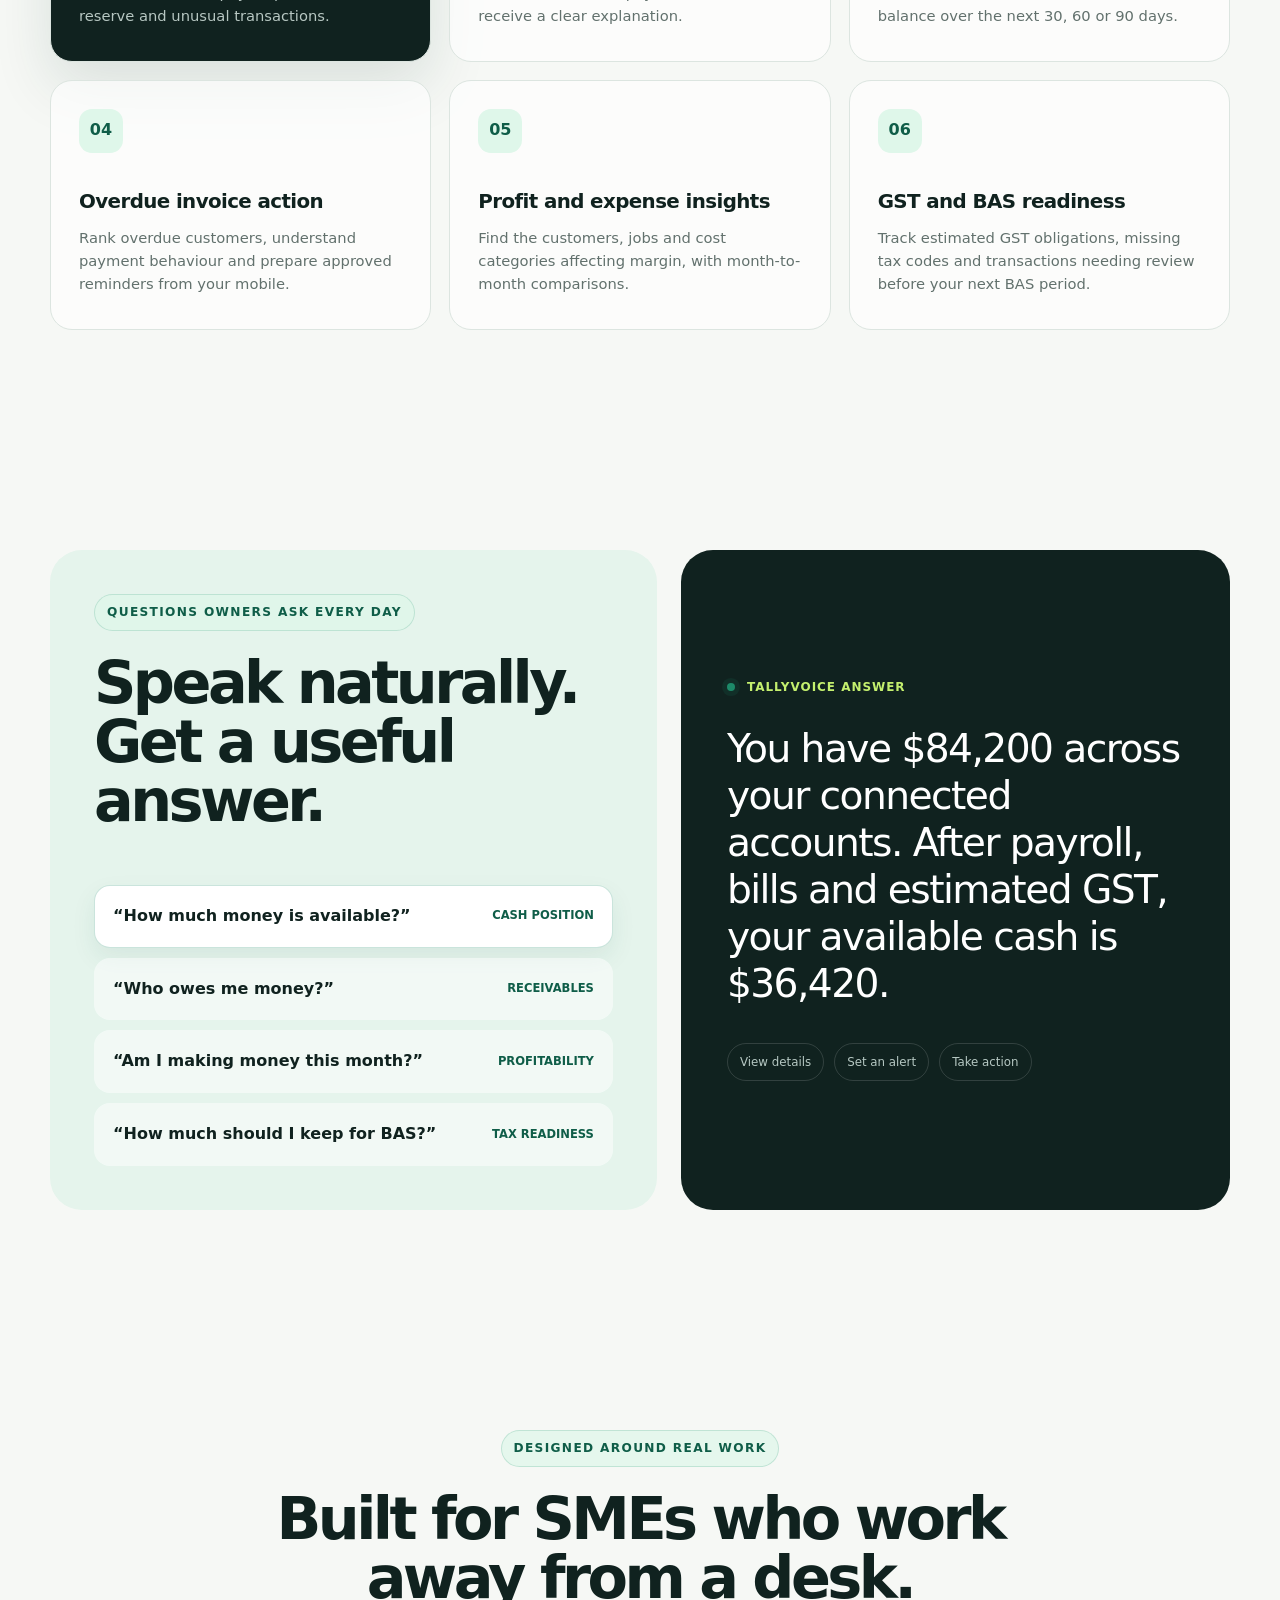
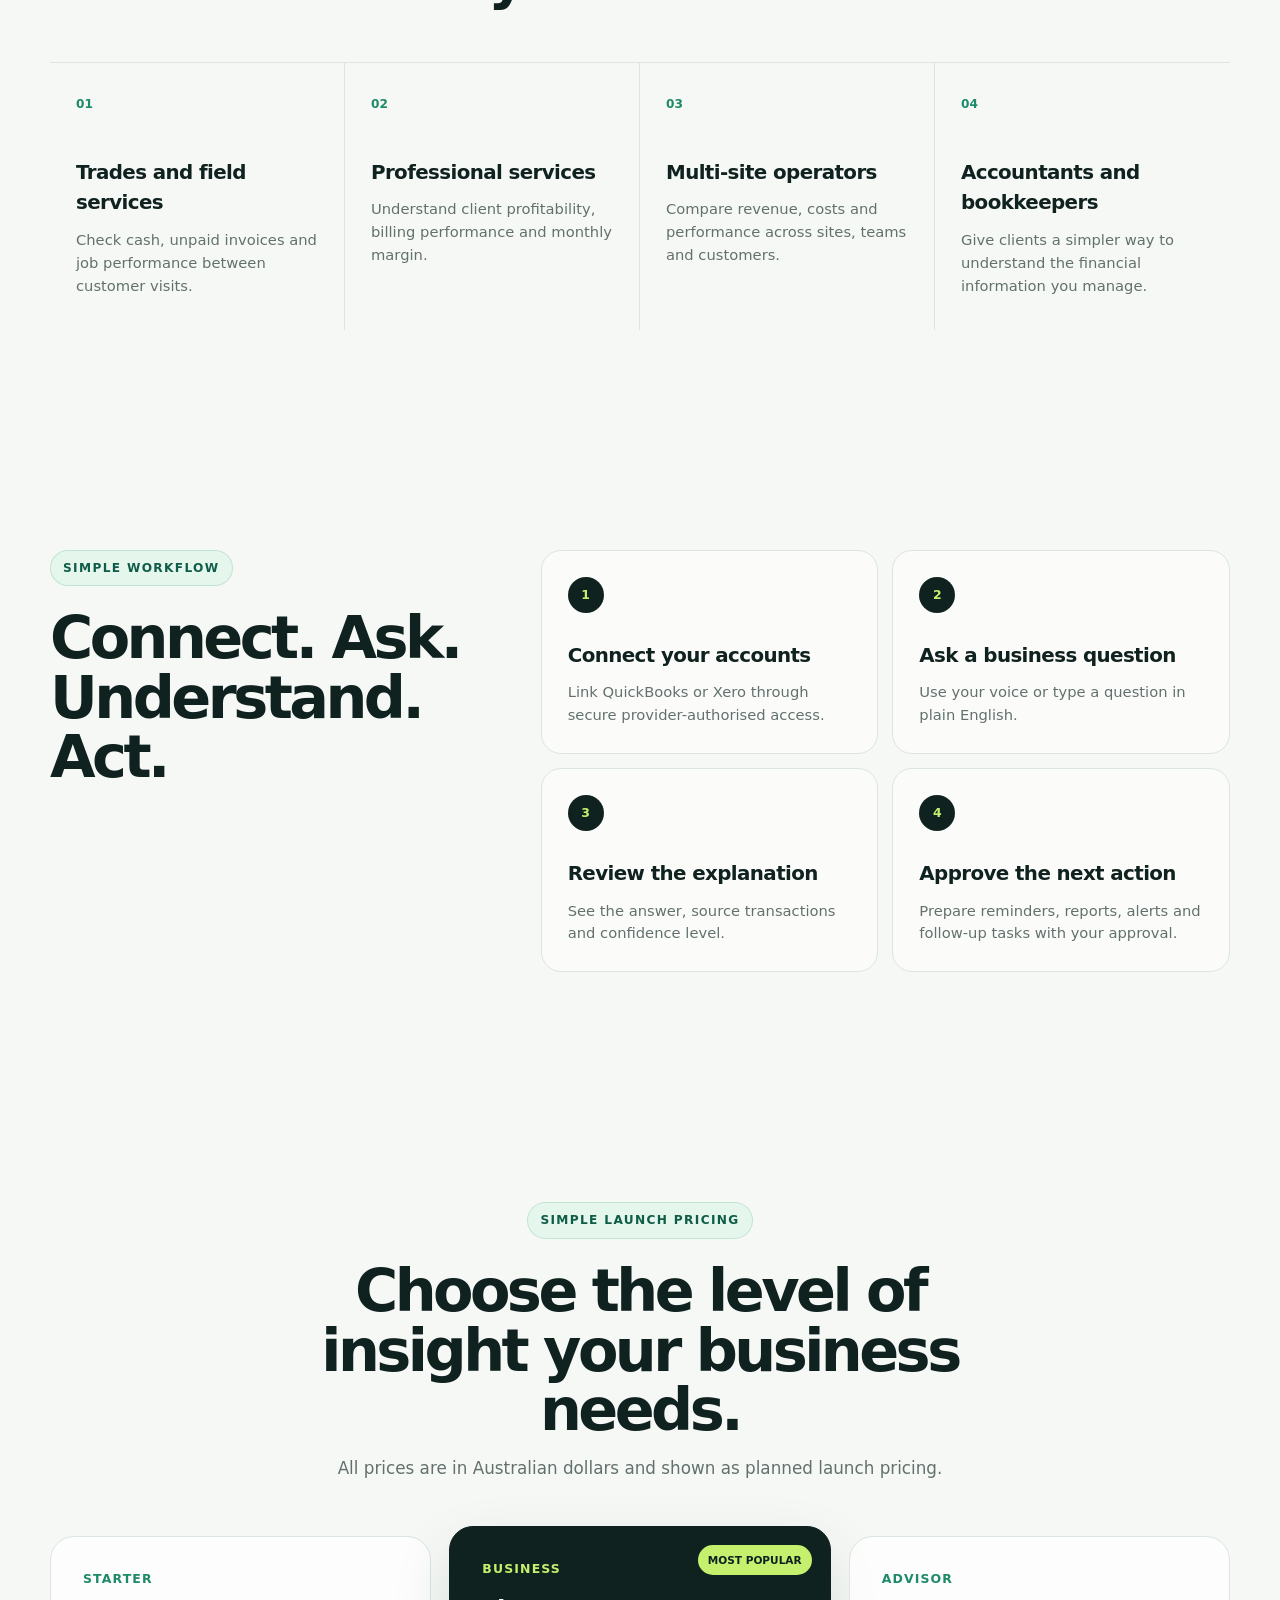
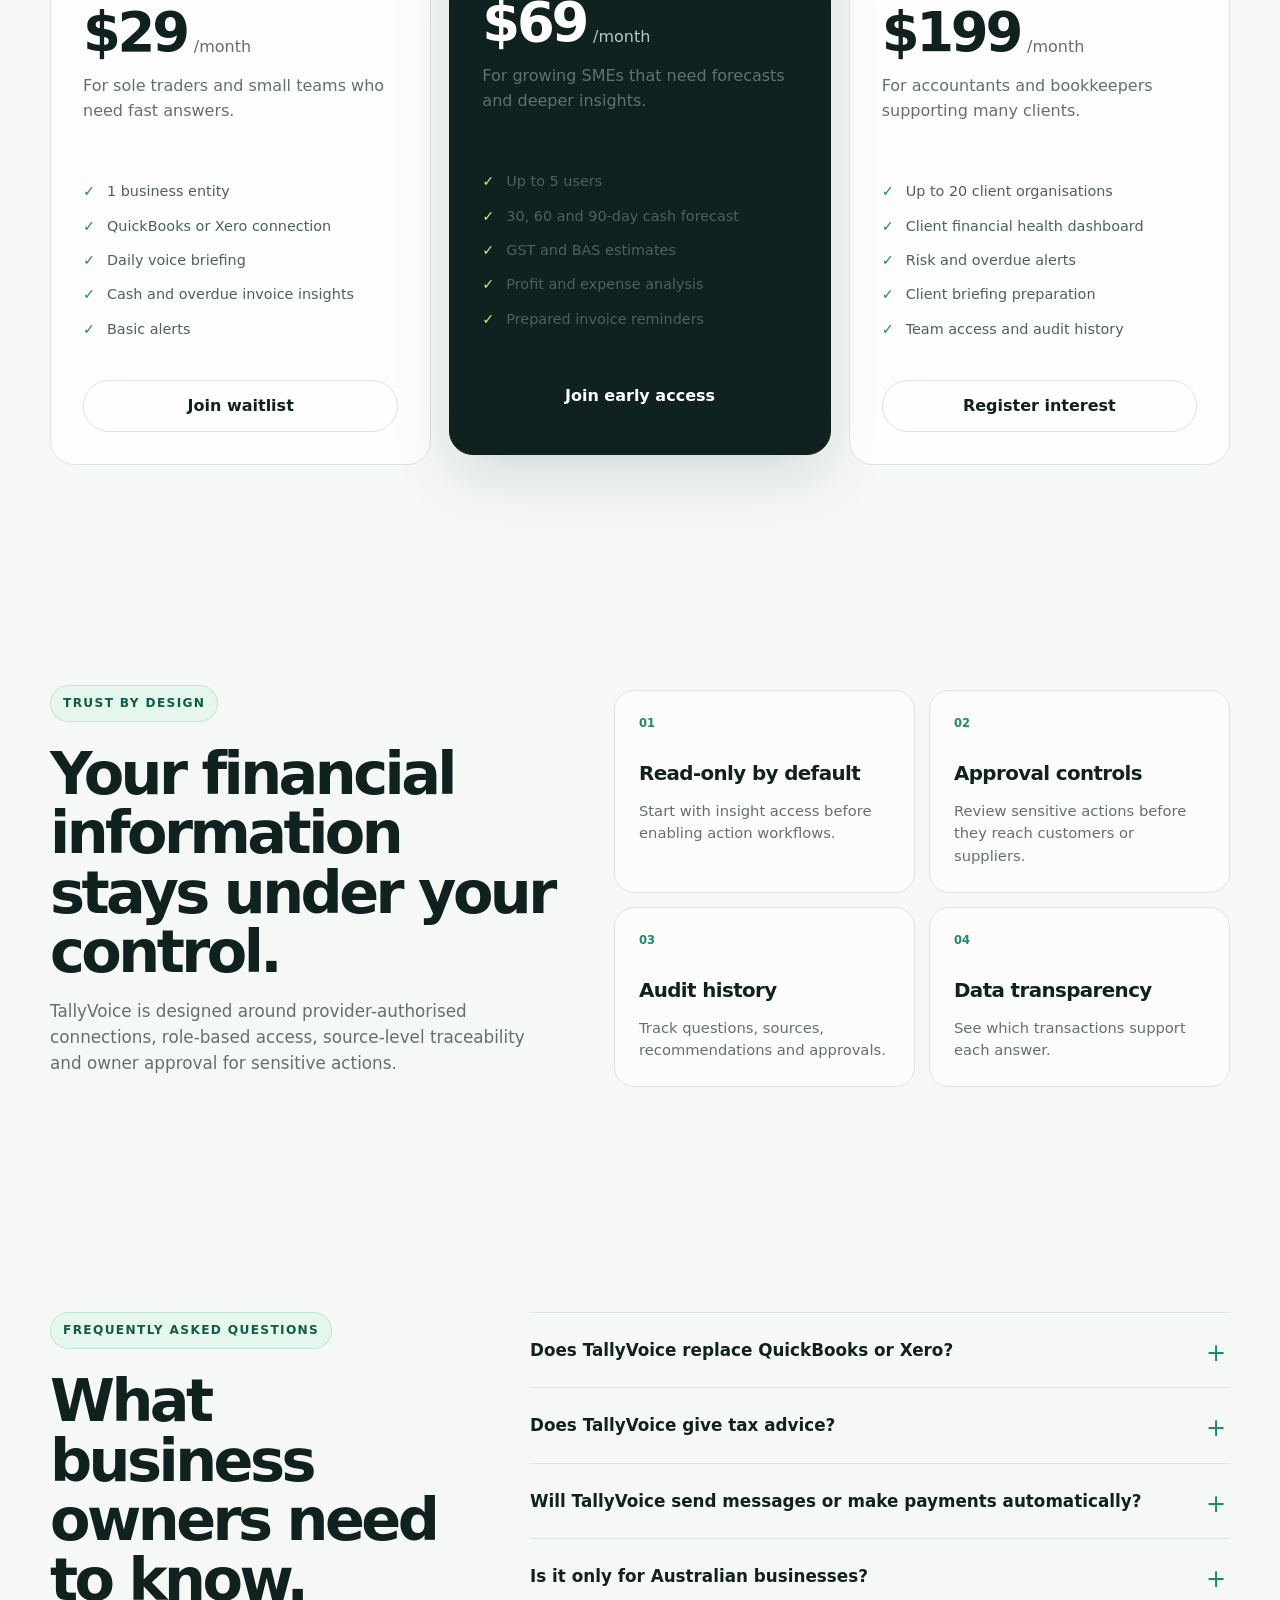
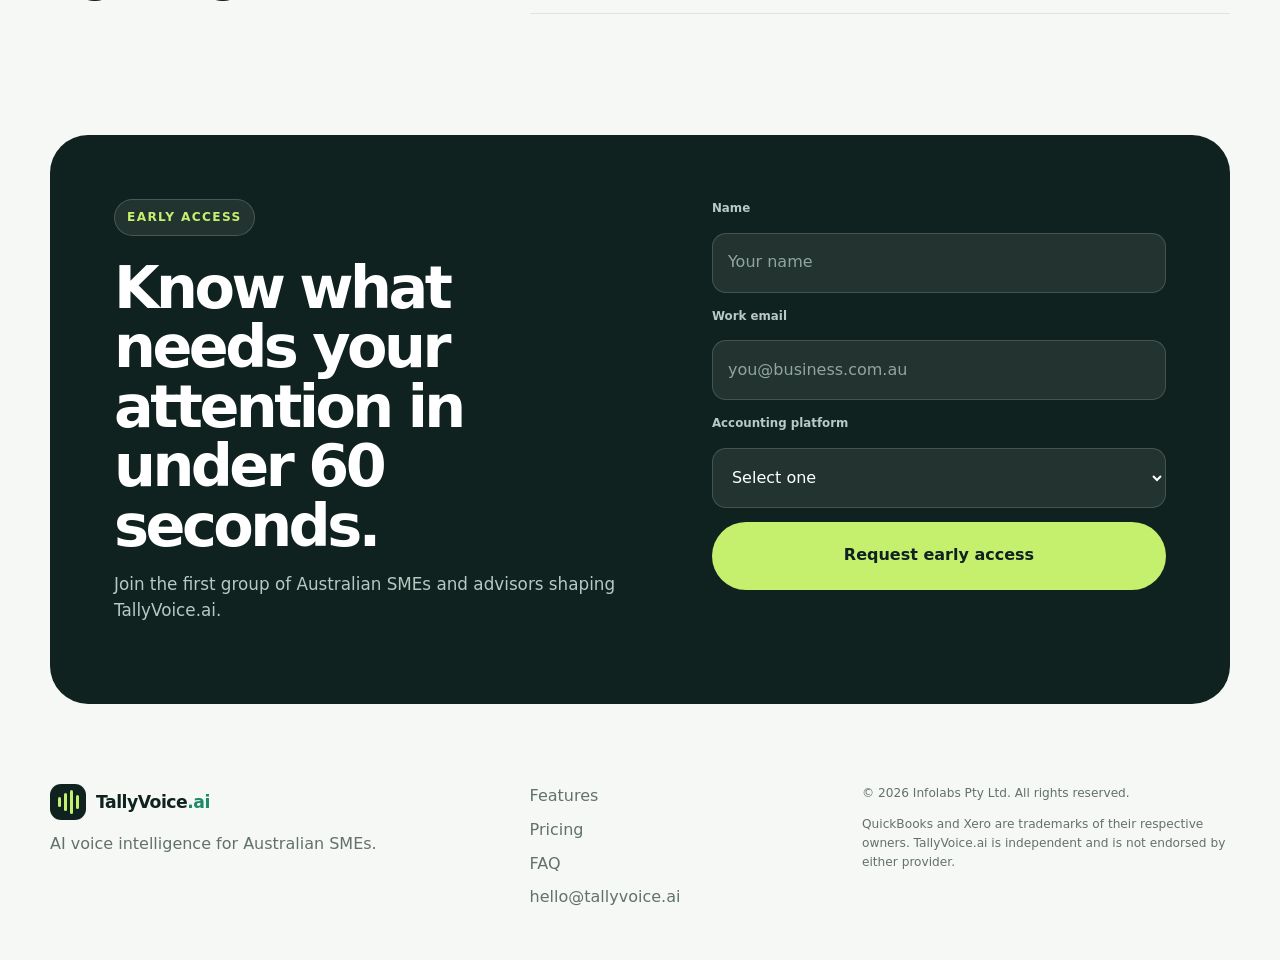
==== commit 7431bb84: "Add Tally Voice privacy policy at /privacy Adds privacy/index.html — the privacy policy for the Tall" ====
--- a/index.html
+++ b/index.html
@@ -386,7 +386,7 @@
         <a href="mailto:hello@tallyvoice.ai">hello@tallyvoice.ai</a>
       </div>
       <div class="footer-legal">
-        <p>© <span id="current-year"></span> TallyVoice.ai. All rights reserved.</p>
+        <p>© <span id="current-year"></span> Infolabs Pty Ltd. All rights reserved.</p>
         <p>QuickBooks and Xero are trademarks of their respective owners. TallyVoice.ai is independent and is not endorsed by either provider.</p>
       </div>
     </footer>
